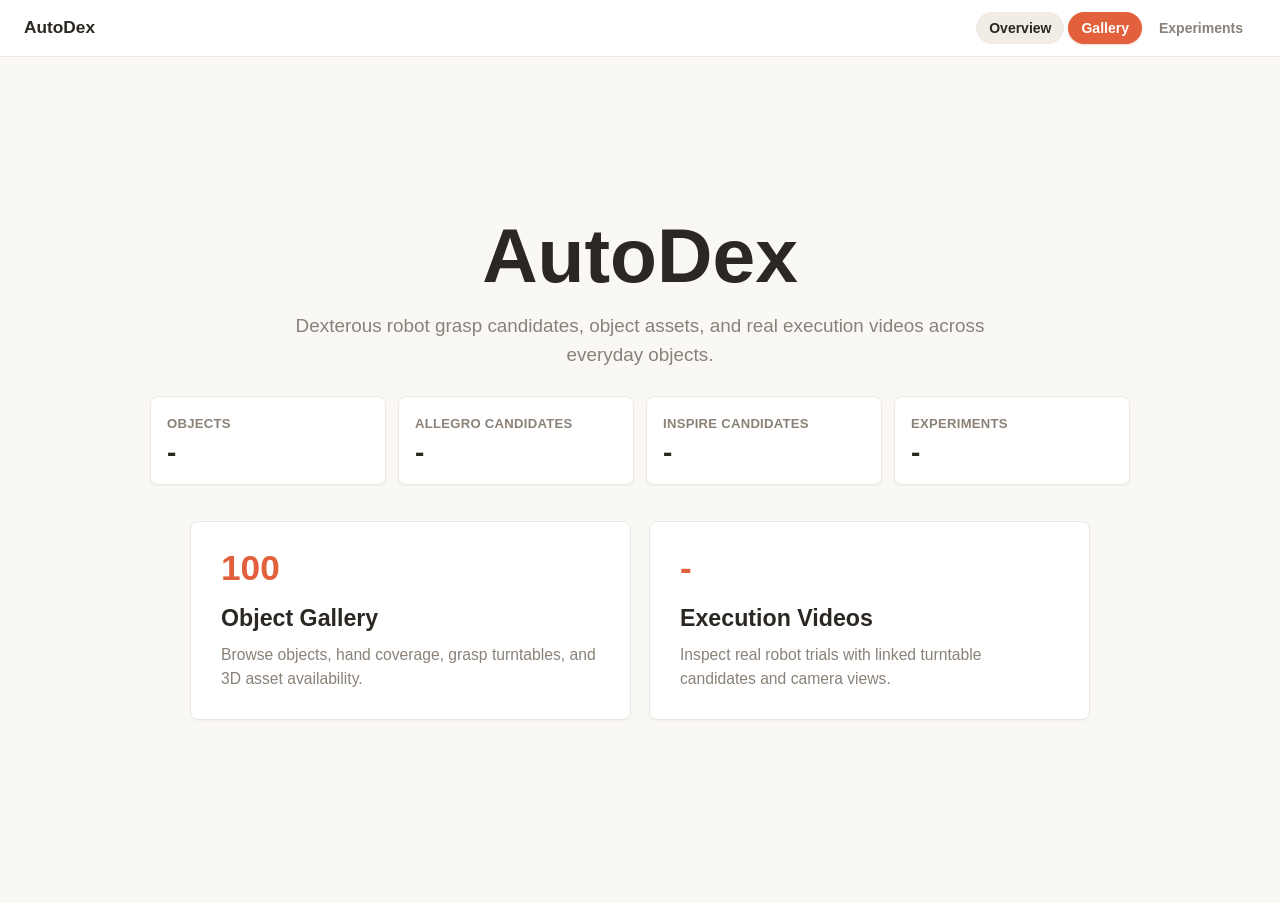
==== docs/index.html @ a6260481 "Refresh gallery dataset pages" ====
<!DOCTYPE html>
<html lang="en">
<head>
  <meta charset="UTF-8">
  <meta name="viewport" content="width=device-width, initial-scale=1.0">
  <title>AutoDex</title>
  <link rel="stylesheet" href="css/style.css">
</head>
<body>
  <nav class="nav">
    <a class="nav-logo" href="index.html">AutoDex</a>
    <div class="nav-links">
      <a href="index.html" class="active">Overview</a>
      <a href="gallery.html" class="cta">Gallery</a>
      <a href="experiments.html">Experiments</a>
    </div>
  </nav>

  <main class="landing">
    <h1>AutoDex</h1>
    <p>Dexterous robot grasp candidates, object assets, and real execution videos across everyday objects.</p>

    <section class="metric-grid" style="width:min(980px,100%);">
      <div class="metric-card">
        <div class="metric-label">Objects</div>
        <div class="metric-value" id="obj-count">-</div>
      </div>
      <div class="metric-card">
        <div class="metric-label">Allegro Candidates</div>
        <div class="metric-value" id="allegro-count">-</div>
      </div>
      <div class="metric-card">
        <div class="metric-label">Inspire Candidates</div>
        <div class="metric-value" id="inspire-count">-</div>
      </div>
      <div class="metric-card">
        <div class="metric-label">Experiments</div>
        <div class="metric-value" id="exp-count">-</div>
      </div>
    </section>

    <div class="landing-cards">
      <a class="landing-card" href="gallery.html">
        <div class="card-count">100</div>
        <h2>Object Gallery</h2>
        <p>Browse objects, hand coverage, grasp turntables, and 3D asset availability.</p>
      </a>
      <a class="landing-card" href="experiments.html">
        <div class="card-count" id="exp-card-count">-</div>
        <h2>Execution Videos</h2>
        <p>Inspect real robot trials with linked turntable candidates and camera views.</p>
      </a>
    </div>
  </main>

  <script>
    Promise.all([
      fetch('catalog.json').then(r => r.json()),
      fetch('experiments.json').then(r => r.json()).catch(() => ({}))
    ]).then(([catalog, experiments]) => {
      const allegro = catalog.reduce((n, o) => n + Number(o.hands.allegro || 0), 0);
      const inspire = catalog.reduce((n, o) => n + Number(o.hands.inspire || 0), 0);
      const totalExp = Object.values(experiments).reduce((sum, hand) =>
        sum + Object.values(hand || {}).reduce((s2, obj) => s2 + Object.keys(obj || {}).length, 0), 0);
      document.getElementById('obj-count').textContent = catalog.length;
      document.getElementById('allegro-count').textContent = allegro.toLocaleString();
      document.getElementById('inspire-count').textContent = inspire.toLocaleString();
      document.getElementById('exp-count').textContent = totalExp.toLocaleString();
      document.getElementById('exp-card-count').textContent = totalExp.toLocaleString();
    });
  </script>
</body>
</html>
---- docs/css/style.css ----
* { margin: 0; padding: 0; box-sizing: border-box; }

:root {
  --bg: #faf8f5;
  --surface: #ffffff;
  --surface-2: #f5f0e9;
  --line: #ece7e0;
  --line-strong: #ddd4c8;
  --text: #2b2722;
  --text-muted: #8a8178;
  --accent: #e2603b;
  --accent-hover: #c94f30;
  --accent-soft: #fdeee9;
  --green: #6fae58;
  --red: #d9584a;
  --blue: #4f7fb8;
  --radius: 8px;
  --shadow-soft: 0 1px 2px rgba(40, 30, 20, 0.04);
  --shadow-lift: 0 14px 30px rgba(40, 30, 20, 0.10);
}

body {
  min-height: 100vh;
  background: var(--bg);
  color: var(--text);
  font-family: -apple-system, BlinkMacSystemFont, "Segoe UI", Helvetica, Arial, sans-serif;
  line-height: 1.6;
  -webkit-font-smoothing: antialiased;
}

a { color: var(--accent); text-decoration: none; }
a:hover { color: var(--accent-hover); }
button, input, select { font: inherit; }
button { cursor: pointer; }

.wrap,
.container {
  max-width: 1180px;
  margin: 0 auto;
  padding: 0 32px;
}

.container { padding-top: 28px; padding-bottom: 72px; }

.nav {
  position: sticky;
  top: 0;
  z-index: 100;
  display: flex;
  align-items: center;
  gap: 24px;
  min-height: 54px;
  padding: 12px 24px;
  background: rgba(255, 255, 255, 0.94);
  border-bottom: 1px solid var(--line);
  backdrop-filter: blur(10px);
}

.nav-logo {
  flex: 0 0 auto;
  color: var(--text);
  font-size: 1.08em;
  font-weight: 800;
  letter-spacing: 0;
}

.nav-links {
  display: flex;
  align-items: center;
  flex-wrap: wrap;
  gap: 4px;
  margin-left: auto;
}

.nav a:not(.nav-logo),
.nav-links a {
  display: inline-flex;
  align-items: center;
  min-height: 32px;
  padding: 8px 13px;
  border-radius: 999px;
  color: var(--text-muted);
  font-size: 14px;
  font-weight: 600;
  line-height: 1;
}

.nav a:not(.nav-logo):hover,
.nav a.active,
.nav-links a:hover {
  color: var(--text);
  background: #f1ece5;
}

.nav a.cta,
.nav-links a.cta {
  background: var(--accent);
  color: #fff;
  box-shadow: 0 1px 2px rgba(226, 96, 59, 0.24);
}

.nav a.cta:hover,
.nav-links a.cta:hover {
  background: var(--accent-hover);
  color: #fff;
}

.landing {
  min-height: calc(100vh - 54px);
  padding: 50px 32px 72px;
  display: flex;
  flex-direction: column;
  align-items: center;
  justify-content: center;
  text-align: center;
}

.landing h1,
.page-title {
  font-size: clamp(2.4rem, 6vw, 5rem);
  line-height: 0.98;
  letter-spacing: 0;
  color: var(--text);
}

.landing p,
.page-subtitle {
  max-width: 760px;
  margin: 18px auto 0;
  color: var(--text-muted);
  font-size: 1.18em;
  line-height: 1.55;
}

.landing-cards {
  width: min(900px, 100%);
  display: grid;
  grid-template-columns: repeat(2, minmax(0, 1fr));
  gap: 18px;
  margin-top: 36px;
}

.landing-card,
.metric-card,
.grid-item,
.video-card,
.viewer-panel,
.object-summary,
.exp-row,
.asset-panel {
  background: var(--surface);
  border: 1px solid var(--line);
  border-radius: var(--radius);
  box-shadow: var(--shadow-soft);
}

.landing-card {
  padding: 28px 30px;
  color: var(--text);
  text-align: left;
  transition: border-color .18s, transform .18s, box-shadow .18s;
}

.landing-card:hover,
.grid-item:hover,
.video-card:hover {
  border-color: var(--accent);
  box-shadow: var(--shadow-lift);
  transform: translateY(-2px);
  color: var(--text);
}

.landing-card .card-count {
  color: var(--accent);
  font-size: 2.2em;
  font-weight: 800;
  line-height: 1;
}

.landing-card h2 { margin-top: 14px; font-size: 1.45em; }
.landing-card p { margin: 6px 0 0; font-size: .98em; }

.page-hero {
  padding: 42px 0 20px;
  text-align: center;
}

.metric-grid {
  display: grid;
  grid-template-columns: repeat(4, minmax(0, 1fr));
  gap: 12px;
  margin-top: 26px;
}

.metric-card {
  padding: 16px;
  text-align: left;
}

.metric-label {
  color: var(--text-muted);
  font-size: .82em;
  font-weight: 700;
  text-transform: uppercase;
  letter-spacing: .02em;
}

.metric-value {
  margin-top: 4px;
  font-size: 1.75em;
  font-weight: 800;
  color: var(--text);
  line-height: 1.1;
}

.toolbar {
  display: grid;
  grid-template-columns: minmax(220px, 1fr) auto auto;
  gap: 10px;
  align-items: center;
  margin: 18px 0 16px;
}

.search-bar,
.control-select,
.obj-select,
.cam-select {
  width: 100%;
  min-height: 40px;
  padding: 8px 12px;
  border: 1px solid var(--line);
  border-radius: var(--radius);
  background: var(--surface);
  color: var(--text);
  outline: none;
  box-shadow: var(--shadow-soft);
}

.search-bar:focus,
.control-select:focus,
.obj-select:focus,
.cam-select:focus {
  border-color: var(--accent);
}

.stats-bar {
  display: flex;
  flex-wrap: wrap;
  gap: 8px;
  margin: 0 0 18px;
  color: var(--text-muted);
  font-size: .9em;
}

.chip,
.badge {
  display: inline-flex;
  align-items: center;
  min-height: 24px;
  padding: 3px 9px;
  border-radius: 999px;
  background: var(--surface-2);
  color: var(--text-muted);
  font-size: .78em;
  font-weight: 700;
}

.chip.accent,
.badge-rank {
  background: var(--accent-soft);
  color: var(--accent-hover);
}

.chip.ok,
.badge-success { background: #edf6e9; color: #3d7934; }
.chip.warn,
.badge-fail { background: #fbe9e7; color: #b34035; }
.badge-untested { background: var(--surface-2); color: var(--text-muted); }

.grid {
  display: grid;
  grid-template-columns: repeat(auto-fill, minmax(206px, 1fr));
  gap: 22px;
  padding-bottom: 72px;
}

.grid-item {
  overflow: hidden;
  color: var(--text);
  cursor: pointer;
  transition: border-color .18s, transform .18s, box-shadow .18s;
}

.thumb-slot,
.grid-item img {
  width: 100%;
  aspect-ratio: 1;
  background:
    linear-gradient(135deg, rgba(226, 96, 59, .10), rgba(253, 238, 233, .78)),
    var(--surface-2);
}

.thumb-slot {
  position: relative;
  overflow: hidden;
  display: flex;
  align-items: center;
  justify-content: center;
}

.grid-item img {
  display: block;
  object-fit: cover;
}

.grid-item .label {
  padding: 12px 12px 2px;
  font-size: .98em;
  font-weight: 800;
  white-space: nowrap;
  overflow: hidden;
  text-overflow: ellipsis;
}

.grid-item .hands-info {
  display: flex;
  flex-wrap: wrap;
  gap: 6px;
  padding: 8px 12px 12px;
}

.object-layout {
  display: grid;
  grid-template-columns: 300px minmax(0, 1fr);
  align-items: start;
  gap: 18px;
}

.object-summary {
  position: sticky;
  top: 78px;
  overflow: hidden;
}

.object-summary img {
  width: 100%;
  aspect-ratio: 1;
  object-fit: cover;
  background: var(--surface-2);
}

.object-summary-body { padding: 16px; }
.object-summary h1 { font-size: 1.35em; line-height: 1.2; }
.object-summary .sub { margin-top: 5px; color: var(--text-muted); font-size: .92em; }

.asset-panel {
  margin-top: 12px;
  padding: 12px;
}

.asset-panel h2 {
  font-size: .95em;
  margin-bottom: 8px;
}

.model-shell {
  position: relative;
  overflow: hidden;
  border: 1px solid var(--line);
  border-radius: var(--radius);
  background: var(--surface-2);
  aspect-ratio: 1;
}

model-viewer {
  width: 100%;
  height: 100%;
  background: var(--surface-2);
}

.asset-empty {
  height: 100%;
  min-height: 170px;
  display: flex;
  align-items: center;
  justify-content: center;
  padding: 18px;
  color: var(--text-muted);
  text-align: center;
  font-size: .9em;
}

.tabs {
  display: flex;
  gap: 0;
  margin-bottom: 18px;
  border-bottom: 1px solid var(--line);
}

.tab {
  padding: 10px 18px;
  border: 0;
  border-bottom: 2px solid transparent;
  background: none;
  color: var(--text-muted);
  font-weight: 800;
  transition: color .18s, border-color .18s;
}

.tab:hover,
.tab.active {
  color: var(--text);
  border-bottom-color: var(--accent);
}

.controls {
  display: grid;
  grid-template-columns: minmax(220px, 1fr) auto auto;
  gap: 10px;
  align-items: center;
  margin-bottom: 18px;
}

.view-toggle {
  display: inline-flex;
  overflow: hidden;
  border: 1px solid var(--line);
  border-radius: var(--radius);
  background: var(--surface);
  box-shadow: var(--shadow-soft);
}

.view-btn {
  min-height: 40px;
  padding: 8px 15px;
  border: 0;
  border-right: 1px solid var(--line);
  background: transparent;
  color: var(--text-muted);
  font-weight: 700;
}

.view-btn:last-child { border-right: 0; }
.view-btn.active { background: var(--accent); color: #fff; }
.view-btn:hover:not(.active) { color: var(--text); }

.grasp-count,
.exp-stats {
  display: flex;
  align-items: center;
  flex-wrap: wrap;
  gap: 8px;
  color: var(--text-muted);
  font-size: .9em;
}

.stat { display: inline-flex; align-items: center; gap: 6px; }
.stat-dot { width: 9px; height: 9px; border-radius: 50%; display: inline-block; }
.stat-dot.success { background: var(--green); }
.stat-dot.fail { background: var(--red); }
.stat-dot.untested { background: var(--line-strong); }

.grasp-grid,
.video-grid {
  display: grid;
  grid-template-columns: repeat(auto-fill, minmax(238px, 1fr));
  gap: 16px;
}

.grasp-card,
.video-card,
.exp-row {
  overflow: hidden;
  transition: border-color .18s, transform .18s, box-shadow .18s;
}

.grasp-card video,
.video-card video,
.exp-video-cell video {
  width: 100%;
  aspect-ratio: 16 / 9;
  display: block;
  background: #111;
}

.grasp-card .card-footer,
.video-card .video-info,
.exp-row-header {
  display: flex;
  align-items: center;
  justify-content: space-between;
  gap: 10px;
  padding: 10px 12px;
}

.dl-btn {
  border: 0;
  background: transparent;
  color: var(--text-muted);
  font-weight: 800;
}

.dl-btn:hover { color: var(--accent); }

.exp-list { display: flex; flex-direction: column; gap: 18px; }
.exp-row-header { border-bottom: 1px solid var(--line); }
.exp-row-header h3 { font-size: 1em; }
.exp-videos {
  display: grid;
  grid-template-columns: 1fr 1fr;
  gap: 1px;
  background: var(--line);
}
.exp-video-cell { padding: 10px; background: var(--surface); }
.cell-label { margin-bottom: 5px; color: var(--text-muted); font-size: .82em; font-weight: 700; }

.empty-state,
.loading {
  padding: 56px 24px;
  color: var(--text-muted);
  text-align: center;
}

.back-link {
  display: inline-flex;
  margin-bottom: 14px;
  color: var(--text-muted);
  font-weight: 700;
}

@media (max-width: 900px) {
  .metric-grid { grid-template-columns: repeat(2, minmax(0, 1fr)); }
  .toolbar,
  .controls { grid-template-columns: 1fr; }
  .object-layout { grid-template-columns: 1fr; }
  .object-summary { position: static; }
  .exp-videos { grid-template-columns: 1fr; }
}

@media (max-width: 640px) {
  .wrap,
  .container { padding-left: 20px; padding-right: 20px; }
  .nav { padding: 12px 16px; }
  .nav a:not(.nav-logo):not(.cta) { display: none; }
  .landing-cards,
  .metric-grid { grid-template-columns: 1fr; }
  .grid { grid-template-columns: repeat(auto-fill, minmax(150px, 1fr)); gap: 14px; }
  .grasp-grid,
  .video-grid { grid-template-columns: 1fr; }
}
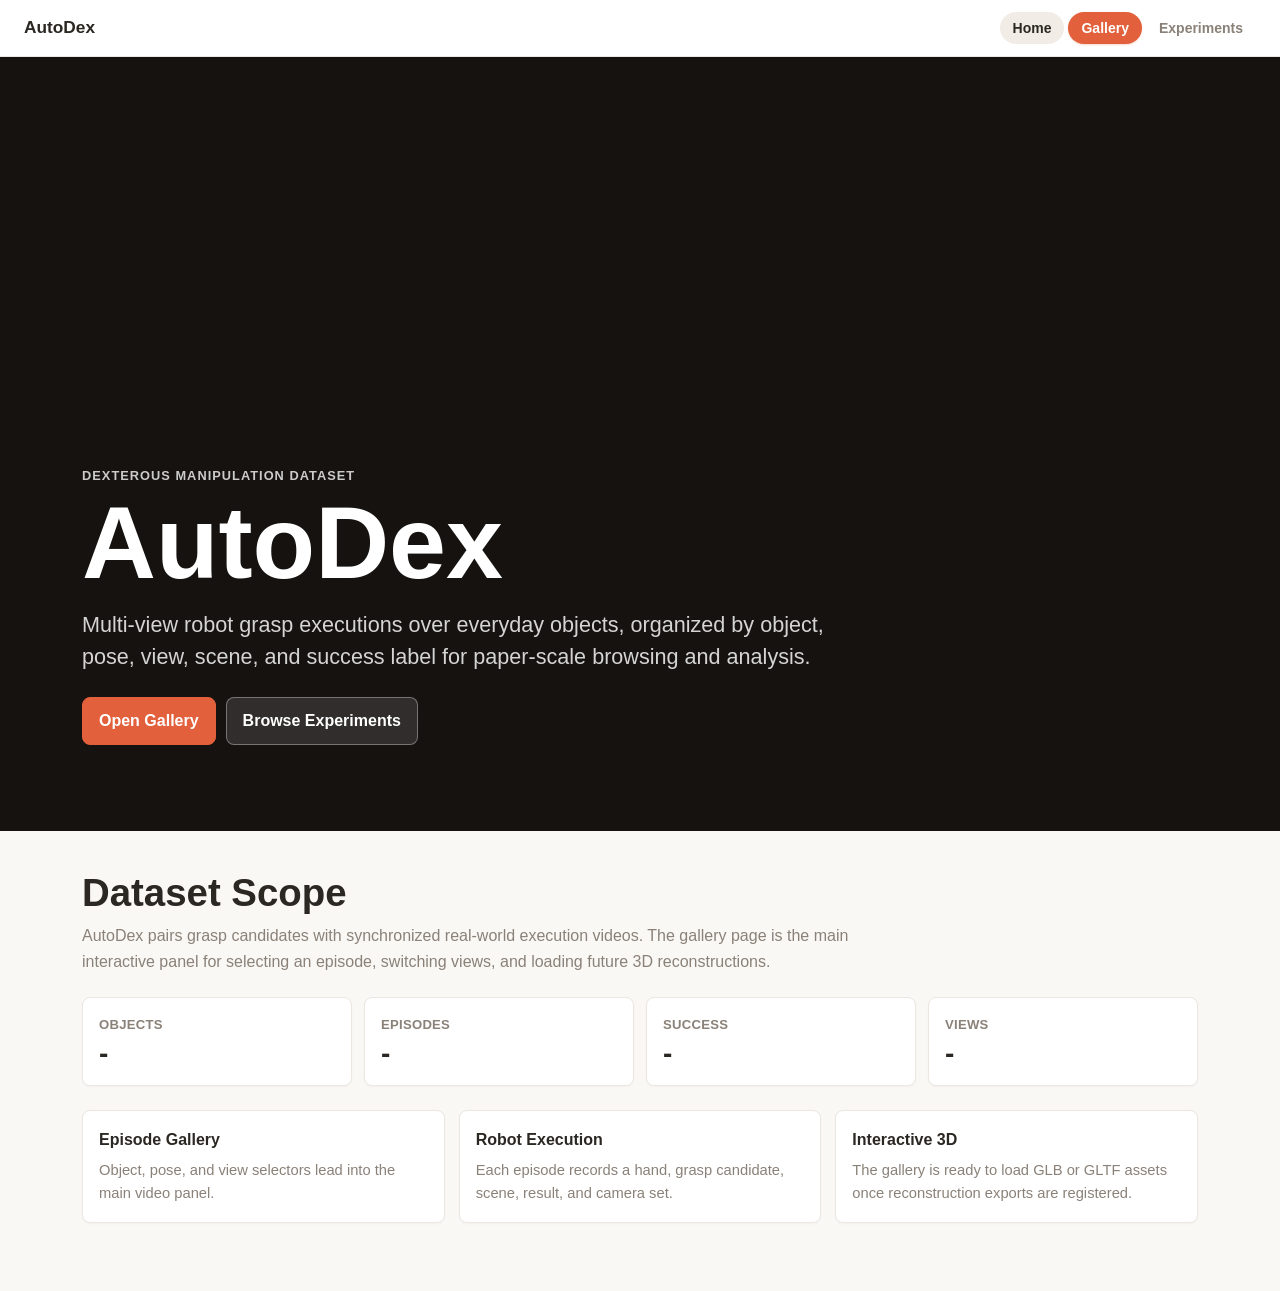
==== commit 159cef89: "Add landing page and widen gallery viewer" ====
--- a/docs/index.html
+++ b/docs/index.html
@@ -5,52 +5,235 @@
   <meta name="viewport" content="width=device-width, initial-scale=1.0">
   <title>AutoDex</title>
   <link rel="stylesheet" href="css/style.css">
+  <style>
+    .landing-page {
+      padding: 0;
+      max-width: none;
+    }
+
+    .paper-hero {
+      position: relative;
+      min-height: calc(100vh - 126px);
+      overflow: hidden;
+      display: flex;
+      align-items: flex-end;
+      background: #171513;
+    }
+
+    .paper-hero video {
+      position: absolute;
+      inset: 0;
+      width: 100%;
+      height: 100%;
+      object-fit: cover;
+      opacity: .82;
+    }
+
+    .paper-hero::after {
+      content: "";
+      position: absolute;
+      inset: 0;
+      background: rgba(20, 16, 12, .42);
+    }
+
+    .hero-copy {
+      position: relative;
+      z-index: 1;
+      width: min(1180px, 100%);
+      margin: 0 auto;
+      padding: clamp(42px, 7vw, 86px) 32px;
+      color: #fff;
+    }
+
+    .hero-kicker {
+      color: rgba(255, 255, 255, .78);
+      font-size: .8em;
+      font-weight: 850;
+      letter-spacing: .08em;
+      text-transform: uppercase;
+    }
+
+    .hero-copy h1 {
+      max-width: 900px;
+      margin-top: 10px;
+      font-size: clamp(3.4rem, 8vw, 7rem);
+      line-height: .92;
+      letter-spacing: 0;
+    }
+
+    .hero-copy p {
+      max-width: 760px;
+      margin-top: 18px;
+      color: rgba(255, 255, 255, .82);
+      font-size: clamp(1.02rem, 1.8vw, 1.35rem);
+      line-height: 1.5;
+    }
+
+    .hero-actions {
+      display: flex;
+      flex-wrap: wrap;
+      gap: 10px;
+      margin-top: 24px;
+    }
+
+    .hero-btn {
+      display: inline-flex;
+      align-items: center;
+      justify-content: center;
+      min-height: 42px;
+      padding: 10px 16px;
+      border: 1px solid rgba(255, 255, 255, .34);
+      border-radius: var(--radius);
+      background: rgba(255, 255, 255, .12);
+      color: #fff;
+      font-weight: 850;
+      backdrop-filter: blur(10px);
+    }
+
+    .hero-btn.primary {
+      border-color: var(--accent);
+      background: var(--accent);
+    }
+
+    .hero-btn:hover {
+      color: #fff;
+      background: rgba(255, 255, 255, .2);
+    }
+
+    .hero-btn.primary:hover {
+      background: var(--accent-hover);
+    }
+
+    .landing-section {
+      max-width: 1180px;
+      margin: 0 auto;
+      padding: 42px 32px 68px;
+    }
+
+    .landing-section h2 {
+      font-size: clamp(1.7rem, 3vw, 2.7rem);
+      line-height: 1.05;
+      letter-spacing: 0;
+    }
+
+    .landing-section p {
+      margin-top: 10px;
+      color: var(--text-muted);
+      max-width: 780px;
+    }
+
+    .landing-metrics {
+      display: grid;
+      grid-template-columns: repeat(4, minmax(0, 1fr));
+      gap: 12px;
+      margin-top: 22px;
+    }
+
+    .landing-flow {
+      display: grid;
+      grid-template-columns: repeat(3, minmax(0, 1fr));
+      gap: 14px;
+      margin-top: 24px;
+    }
+
+    .flow-item {
+      padding: 16px;
+      background: var(--surface);
+      border: 1px solid var(--line);
+      border-radius: var(--radius);
+      box-shadow: var(--shadow-soft);
+    }
+
+    .flow-item h3 {
+      font-size: 1em;
+    }
+
+    .flow-item p {
+      margin-top: 6px;
+      font-size: .92em;
+    }
+
+    @media (max-width: 760px) {
+      .hero-copy {
+        padding: 38px 18px;
+      }
+
+      .landing-section {
+        padding-left: 18px;
+        padding-right: 18px;
+      }
+
+      .landing-metrics,
+      .landing-flow {
+        grid-template-columns: 1fr;
+      }
+    }
+  </style>
 </head>
 <body>
   <nav class="nav">
     <a class="nav-logo" href="index.html">AutoDex</a>
     <div class="nav-links">
-      <a href="index.html" class="active">Overview</a>
+      <a href="index.html" class="active">Home</a>
       <a href="gallery.html" class="cta">Gallery</a>
       <a href="experiments.html">Experiments</a>
     </div>
   </nav>
 
-  <main class="landing">
-    <h1>AutoDex</h1>
-    <p>Dexterous robot grasp candidates, object assets, and real execution videos across everyday objects.</p>
-
-    <section class="metric-grid" style="width:min(980px,100%);">
-      <div class="metric-card">
-        <div class="metric-label">Objects</div>
-        <div class="metric-value" id="obj-count">-</div>
-      </div>
-      <div class="metric-card">
-        <div class="metric-label">Allegro Candidates</div>
-        <div class="metric-value" id="allegro-count">-</div>
-      </div>
-      <div class="metric-card">
-        <div class="metric-label">Inspire Candidates</div>
-        <div class="metric-value" id="inspire-count">-</div>
-      </div>
-      <div class="metric-card">
-        <div class="metric-label">Experiments</div>
-        <div class="metric-value" id="exp-count">-</div>
+  <main class="landing-page">
+    <section class="paper-hero">
+      <video autoplay muted loop playsinline preload="metadata" poster="objects/attached_container/thumb.png">
+        <source src="https://huggingface.co/datasets/willi19/autodex-gallery/resolve/main/experiments/inspire/attached_container/000/24080331.mp4" type="video/mp4">
+      </video>
+      <div class="hero-copy">
+        <div class="hero-kicker">Dexterous manipulation dataset</div>
+        <h1>AutoDex</h1>
+        <p>Multi-view robot grasp executions over everyday objects, organized by object, pose, view, scene, and success label for paper-scale browsing and analysis.</p>
+        <div class="hero-actions">
+          <a class="hero-btn primary" href="gallery.html">Open Gallery</a>
+          <a class="hero-btn" href="experiments.html">Browse Experiments</a>
+        </div>
       </div>
     </section>
 
-    <div class="landing-cards">
-      <a class="landing-card" href="gallery.html">
-        <div class="card-count">100</div>
-        <h2>Object Gallery</h2>
-        <p>Browse objects, hand coverage, grasp turntables, and 3D asset availability.</p>
-      </a>
-      <a class="landing-card" href="experiments.html">
-        <div class="card-count" id="exp-card-count">-</div>
-        <h2>Execution Videos</h2>
-        <p>Inspect real robot trials with linked turntable candidates and camera views.</p>
-      </a>
-    </div>
+    <section class="landing-section">
+      <h2>Dataset Scope</h2>
+      <p>AutoDex pairs grasp candidates with synchronized real-world execution videos. The gallery page is the main interactive panel for selecting an episode, switching views, and loading future 3D reconstructions.</p>
+
+      <div class="landing-metrics">
+        <div class="metric-card">
+          <div class="metric-label">Objects</div>
+          <div class="metric-value" id="obj-count">-</div>
+        </div>
+        <div class="metric-card">
+          <div class="metric-label">Episodes</div>
+          <div class="metric-value" id="exp-count">-</div>
+        </div>
+        <div class="metric-card">
+          <div class="metric-label">Success</div>
+          <div class="metric-value" id="success-count">-</div>
+        </div>
+        <div class="metric-card">
+          <div class="metric-label">Views</div>
+          <div class="metric-value" id="view-count">-</div>
+        </div>
+      </div>
+
+      <div class="landing-flow">
+        <div class="flow-item">
+          <h3>Episode Gallery</h3>
+          <p>Object, pose, and view selectors lead into the main video panel.</p>
+        </div>
+        <div class="flow-item">
+          <h3>Robot Execution</h3>
+          <p>Each episode records a hand, grasp candidate, scene, result, and camera set.</p>
+        </div>
+        <div class="flow-item">
+          <h3>Interactive 3D</h3>
+          <p>The gallery is ready to load GLB or GLTF assets once reconstruction exports are registered.</p>
+        </div>
+      </div>
+    </section>
   </main>
 
   <script>
@@ -58,15 +241,22 @@
       fetch('catalog.json').then(r => r.json()),
       fetch('experiments.json').then(r => r.json()).catch(() => ({}))
     ]).then(([catalog, experiments]) => {
-      const allegro = catalog.reduce((n, o) => n + Number(o.hands.allegro || 0), 0);
-      const inspire = catalog.reduce((n, o) => n + Number(o.hands.inspire || 0), 0);
-      const totalExp = Object.values(experiments).reduce((sum, hand) =>
-        sum + Object.values(hand || {}).reduce((s2, obj) => s2 + Object.keys(obj || {}).length, 0), 0);
+      let totalExp = 0;
+      let success = 0;
+      const views = new Set();
+      Object.values(experiments).forEach(hand => {
+        Object.values(hand || {}).forEach(obj => {
+          Object.values(obj || {}).forEach(exp => {
+            totalExp += 1;
+            if (exp.status === 'success') success += 1;
+            (exp.cameras || []).forEach(cam => views.add(cam));
+          });
+        });
+      });
       document.getElementById('obj-count').textContent = catalog.length;
-      document.getElementById('allegro-count').textContent = allegro.toLocaleString();
-      document.getElementById('inspire-count').textContent = inspire.toLocaleString();
       document.getElementById('exp-count').textContent = totalExp.toLocaleString();
-      document.getElementById('exp-card-count').textContent = totalExp.toLocaleString();
+      document.getElementById('success-count').textContent = success.toLocaleString();
+      document.getElementById('view-count').textContent = views.size.toLocaleString();
     });
   </script>
 </body>
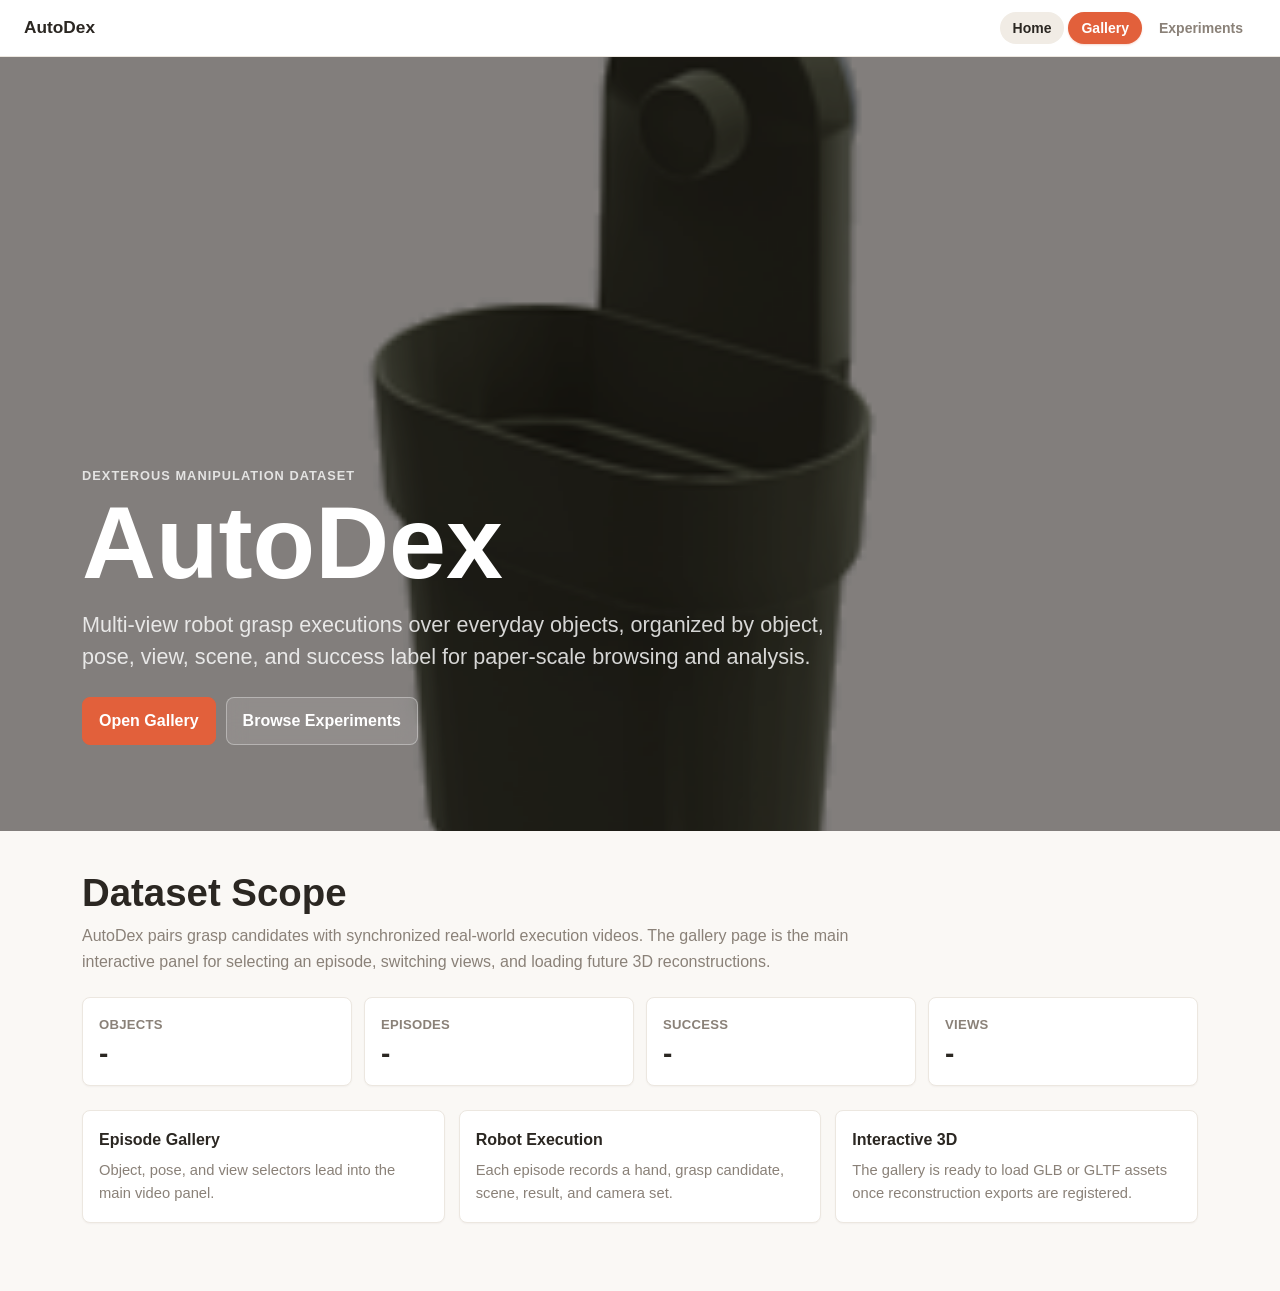
==== commit ab5f1322: "Sync object thumbnails with object processing" ====
--- a/docs/index.html
+++ b/docs/index.html
@@ -182,7 +182,7 @@
 
   <main class="landing-page">
     <section class="paper-hero">
-      <video autoplay muted loop playsinline preload="metadata" poster="objects/attached_container/thumb.png">
+      <video autoplay muted loop playsinline preload="metadata" poster="objects/attached_container/thumb.png?v=24">
         <source src="https://huggingface.co/datasets/willi19/autodex-gallery/resolve/main/experiments/inspire/attached_container/000/24080331.mp4" type="video/mp4">
       </video>
       <div class="hero-copy">
